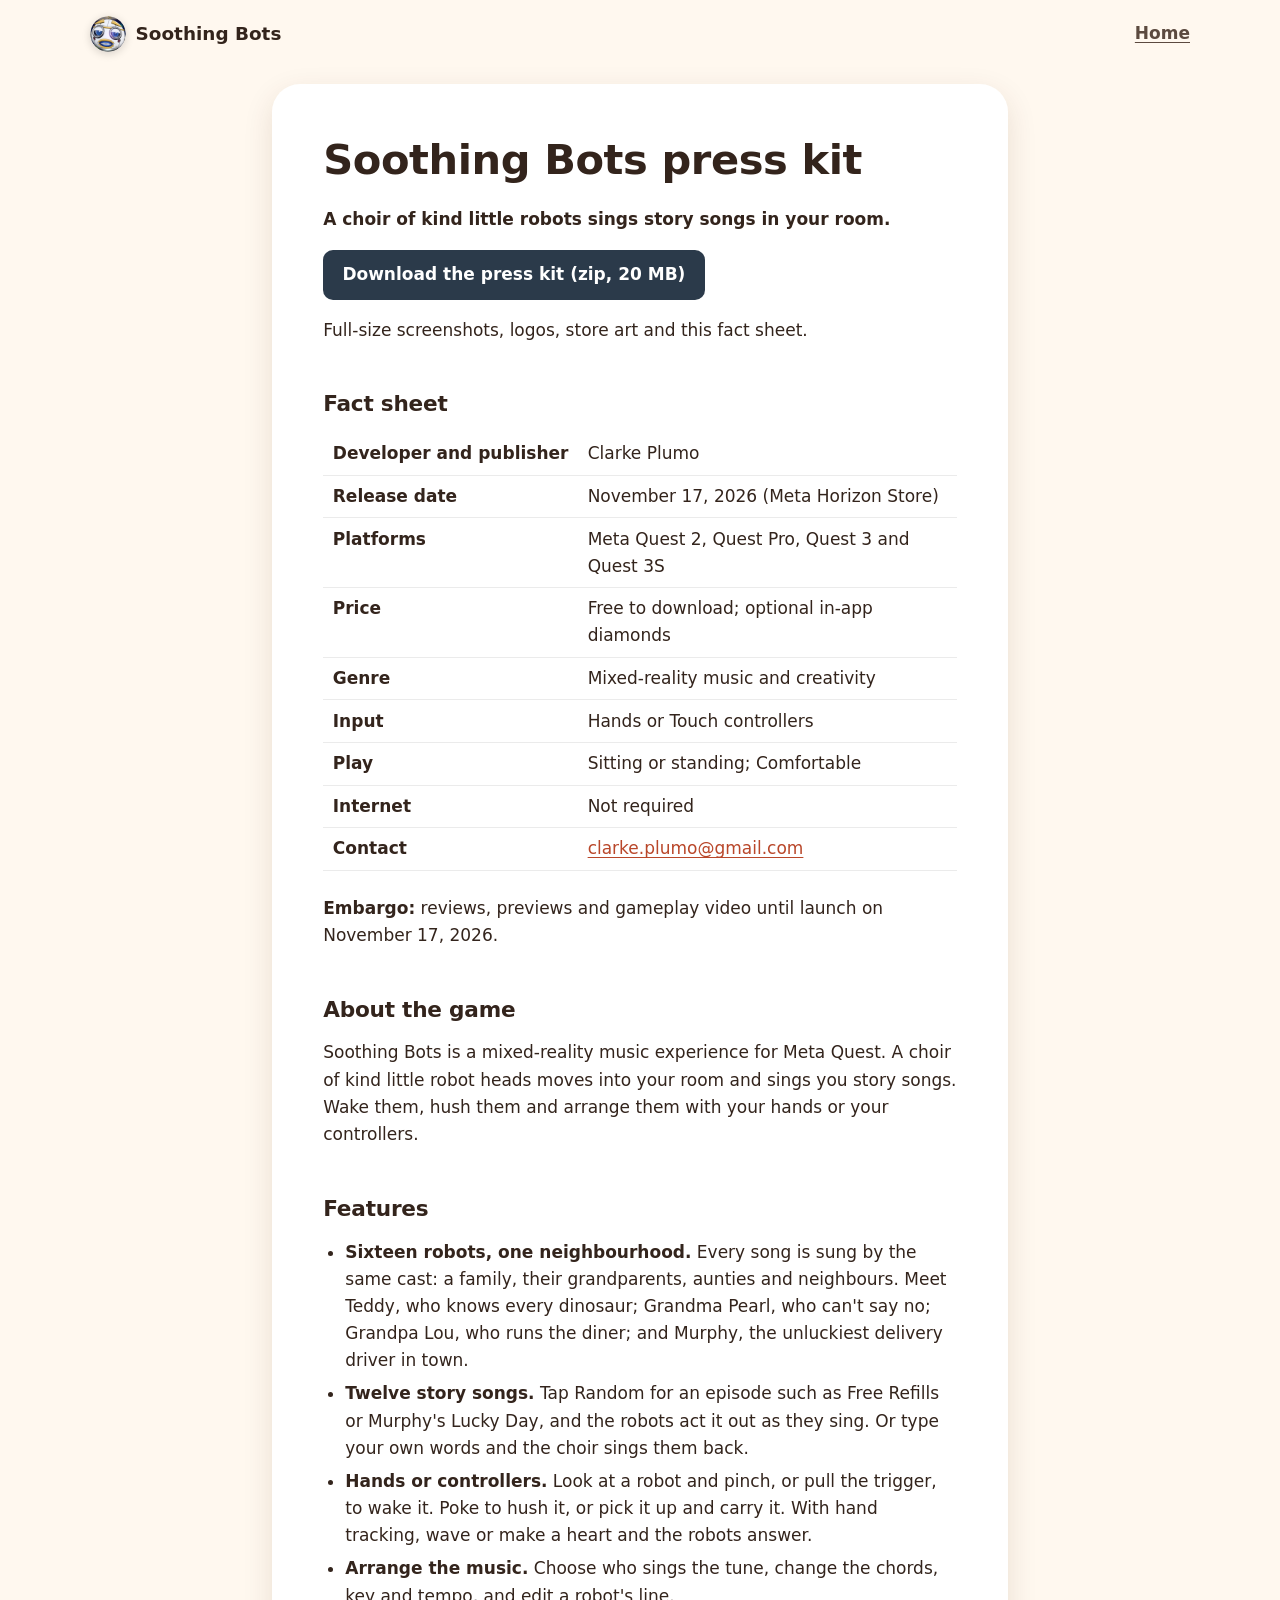
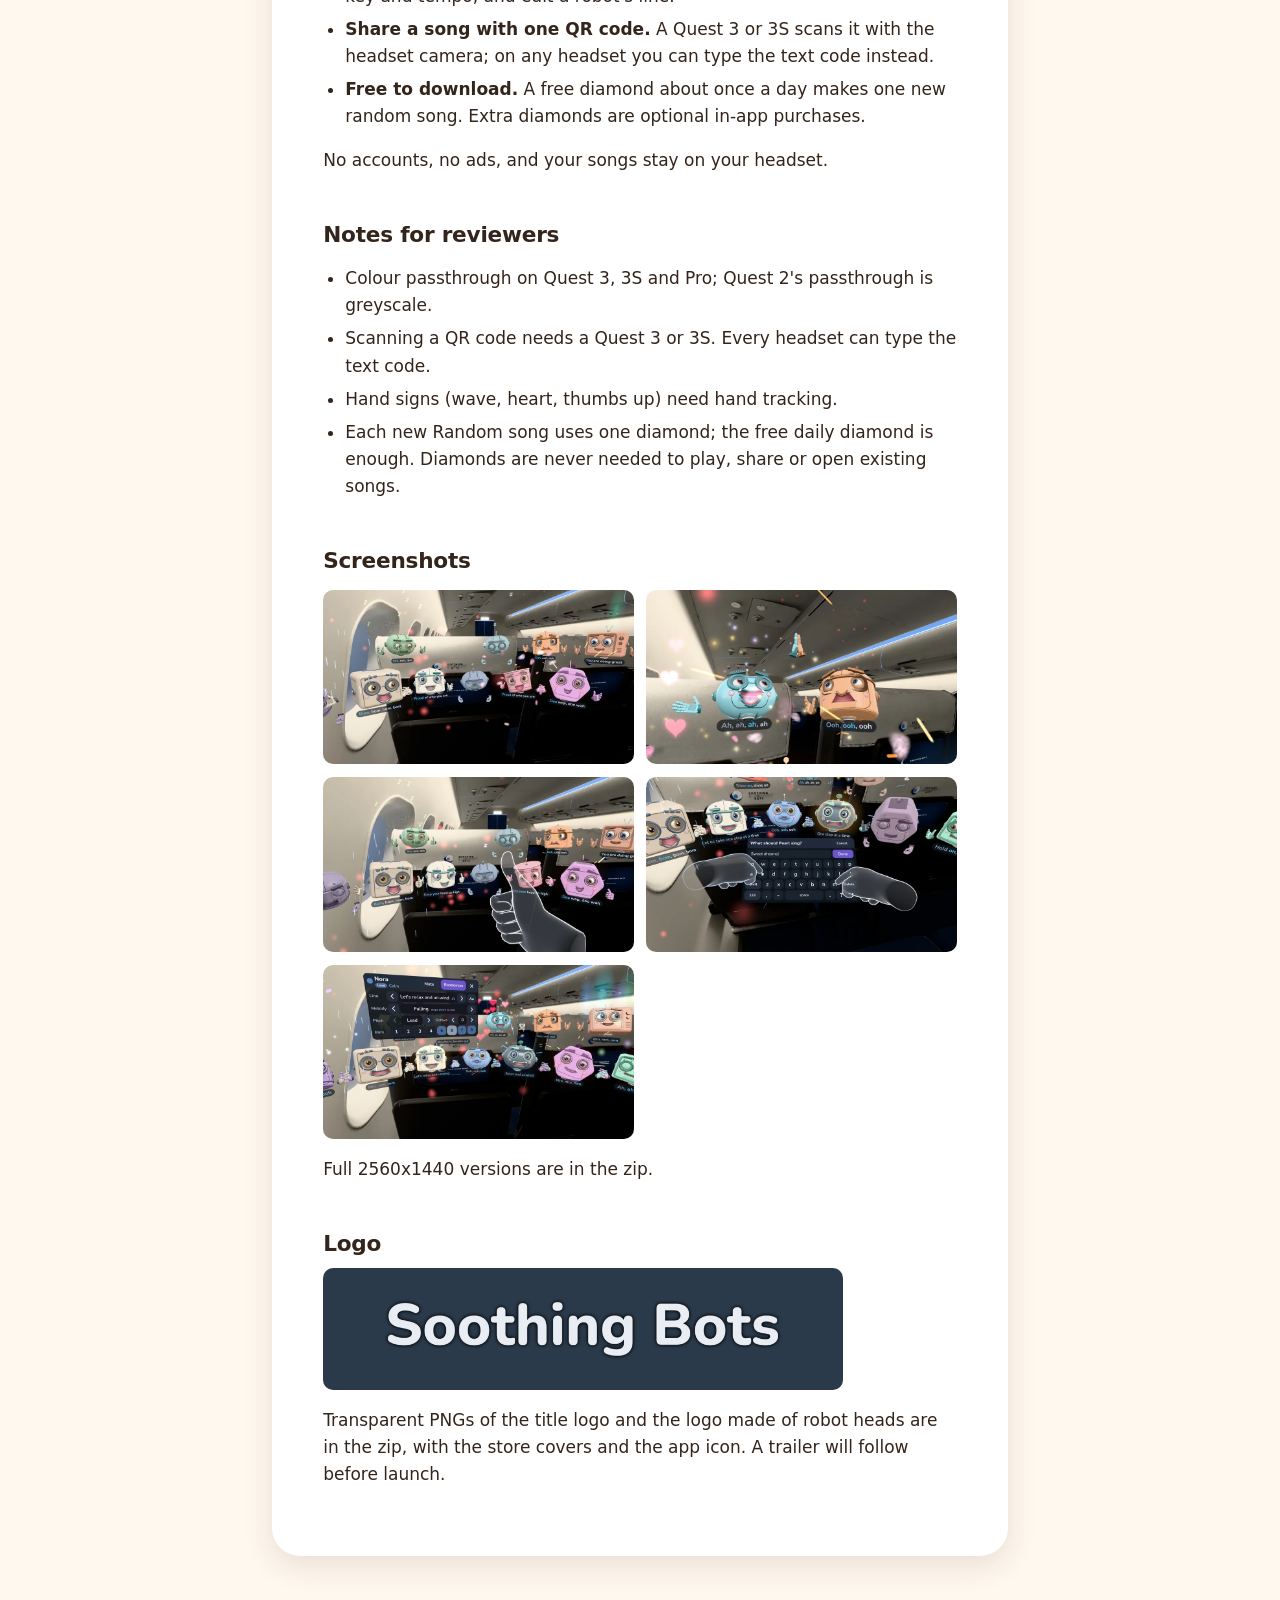
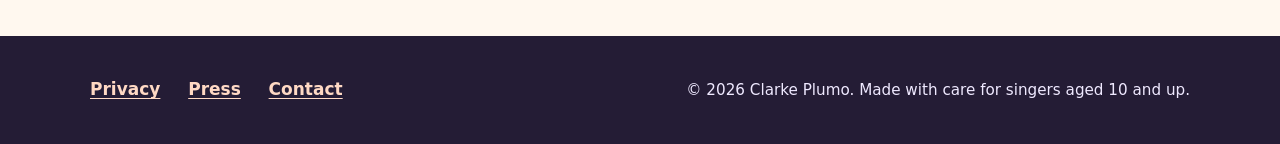
==== press.html @ c1e6a5c4 "Press kit page: fact sheet, embargo, reviewer notes, screenshots and logo; zip on the press-kit rele" ====
<!DOCTYPE html>
<html lang="en">
<head>
  <meta charset="utf-8">
  <meta name="viewport" content="width=device-width, initial-scale=1">
  <title>Soothing Bots Press Kit</title>
  <meta name="description" content="Press kit for Soothing Bots, a mixed-reality music game for Meta Quest: fact sheet, screenshots, logos and store art.">
  <meta name="theme-color" content="#fff8ef">
  <link rel="canonical" href="https://clrke.github.io/soothingbots/press.html">
  <link rel="icon" href="favicon.ico" sizes="any">
  <link rel="icon" type="image/png" sizes="32x32" href="favicon-32.png">
  <link rel="apple-touch-icon" href="apple-touch-icon.png">
  <meta property="og:type" content="article">
  <meta property="og:site_name" content="Soothing Bots">
  <meta property="og:title" content="Soothing Bots Press Kit">
  <meta property="og:url" content="https://clrke.github.io/soothingbots/press.html">
  <meta property="og:image" content="https://clrke.github.io/soothingbots/img/og.jpg">
  <link rel="stylesheet" href="style.css">
  <style>
    .facts { border-collapse: collapse; width: 100%; margin: 1rem 0 1.5rem; }
    .facts th, .facts td { text-align: left; vertical-align: top; padding: .45rem .6rem; border-bottom: 1px solid rgba(0,0,0,.08); }
    .facts th { white-space: nowrap; width: 12rem; }
    .shots { display: grid; grid-template-columns: repeat(auto-fill, minmax(260px, 1fr)); gap: .8rem; margin: 1rem 0; }
    .shots img, .press-logo { width: 100%; height: auto; border-radius: 10px; display: block; }
    .press-logo { max-width: 520px; background: #2b3a4a; padding: 1rem; box-sizing: border-box; }
    .download { display: inline-block; padding: .7rem 1.2rem; border-radius: 10px; background: #2b3a4a; color: #fff; text-decoration: none; font-weight: 700; }
  </style>
</head>
<body>
  <a class="skip" href="#main">Skip to content</a>
  <header class="topbar">
    <div class="wrap">
      <a class="brand" href="./"><img src="icon-192.png" alt="" width="36" height="36">Soothing Bots</a>
      <nav aria-label="Site">
        <a href="./">Home</a>
      </nav>
    </div>
  </header>
  <main id="main" class="doc">
    <div class="wrap">
      <article>
        <h1>Soothing Bots press kit</h1>
        <p><strong>A choir of kind little robots sings story songs in your room.</strong></p>
        <p><a class="download" href="https://github.com/clrke/soothingbots/releases/download/press-kit/SoothingBots-PressKit.zip">Download the press kit (zip, 20 MB)</a></p>
        <p>Full-size screenshots, logos, store art and this fact sheet.</p>

        <h2>Fact sheet</h2>
        <table class="facts">
          <tr><th scope="row">Developer and publisher</th><td>Clarke Plumo</td></tr>
          <tr><th scope="row">Release date</th><td>November 17, 2026 (Meta Horizon Store)</td></tr>
          <tr><th scope="row">Platforms</th><td>Meta Quest 2, Quest Pro, Quest 3 and Quest 3S</td></tr>
          <tr><th scope="row">Price</th><td>Free to download; optional in-app diamonds</td></tr>
          <tr><th scope="row">Genre</th><td>Mixed-reality music and creativity</td></tr>
          <tr><th scope="row">Input</th><td>Hands or Touch controllers</td></tr>
          <tr><th scope="row">Play</th><td>Sitting or standing; Comfortable</td></tr>
          <tr><th scope="row">Internet</th><td>Not required</td></tr>
          <tr><th scope="row">Contact</th><td><a href="mailto:clarke.plumo@gmail.com">clarke.plumo@gmail.com</a></td></tr>
        </table>
        <p><strong>Embargo:</strong> reviews, previews and gameplay video until launch on November 17, 2026.</p>

        <h2>About the game</h2>
        <p>Soothing Bots is a mixed-reality music experience for Meta Quest. A choir of kind little robot heads moves into your room and sings you story songs. Wake them, hush them and arrange them with your hands or your controllers.</p>

        <h2>Features</h2>
        <ul>
          <li><strong>Sixteen robots, one neighbourhood.</strong> Every song is sung by the same cast: a family, their grandparents, aunties and neighbours. Meet Teddy, who knows every dinosaur; Grandma Pearl, who can't say no; Grandpa Lou, who runs the diner; and Murphy, the unluckiest delivery driver in town.</li>
          <li><strong>Twelve story songs.</strong> Tap Random for an episode such as Free Refills or Murphy's Lucky Day, and the robots act it out as they sing. Or type your own words and the choir sings them back.</li>
          <li><strong>Hands or controllers.</strong> Look at a robot and pinch, or pull the trigger, to wake it. Poke to hush it, or pick it up and carry it. With hand tracking, wave or make a heart and the robots answer.</li>
          <li><strong>Arrange the music.</strong> Choose who sings the tune, change the chords, key and tempo, and edit a robot's line.</li>
          <li><strong>Share a song with one QR code.</strong> A Quest 3 or 3S scans it with the headset camera; on any headset you can type the text code instead.</li>
          <li><strong>Free to download.</strong> A free diamond about once a day makes one new random song. Extra diamonds are optional in-app purchases.</li>
        </ul>
        <p>No accounts, no ads, and your songs stay on your headset.</p>

        <h2>Notes for reviewers</h2>
        <ul>
          <li>Colour passthrough on Quest 3, 3S and Pro; Quest 2's passthrough is greyscale.</li>
          <li>Scanning a QR code needs a Quest 3 or 3S. Every headset can type the text code.</li>
          <li>Hand signs (wave, heart, thumbs up) need hand tracking.</li>
          <li>Each new Random song uses one diamond; the free daily diamond is enough. Diamonds are never needed to play, share or open existing songs.</li>
        </ul>

        <h2>Screenshots</h2>
        <div class="shots">
          <img src="img/press/screenshot_1_choir.webp" width="960" height="540" loading="lazy" alt="The robot choir sings with lyric captions, floating in an airplane cabin.">
          <img src="img/press/screenshot_2_singing_closeup.webp" width="960" height="540" loading="lazy" alt="Two robots sing up close, with hearts and sparkles around them.">
          <img src="img/press/screenshot_3_thumbs_up.webp" width="960" height="540" loading="lazy" alt="The player's hand gives the choir a thumbs up.">
          <img src="img/press/screenshot_4_type_a_line.webp" width="960" height="540" loading="lazy" alt="Typing a new line for Pearl to sing on the in-app keyboard.">
          <img src="img/press/screenshot_5_bot_panel.webp" width="960" height="540" loading="lazy" alt="Nora's panel: her line, melody, pitch and bars.">
        </div>
        <p>Full 2560x1440 versions are in the zip.</p>

        <h2>Logo</h2>
        <img class="press-logo" src="img/press/logo.webp" width="900" height="166" loading="lazy" alt="Soothing Bots title logo.">
        <p>Transparent PNGs of the title logo and the logo made of robot heads are in the zip, with the store covers and the app icon. A trailer will follow before launch.</p>
      </article>
    </div>
  </main>

  <footer class="footer">
    <div class="wrap">
      <nav aria-label="Footer">
        <a href="privacy.html">Privacy</a>
        <a href="press.html">Press</a>
        <a href="mailto:clarke.plumo@gmail.com">Contact</a>
      </nav>
      <p>&copy; 2026 Clarke Plumo. Made with care for singers aged 10 and up.</p>
    </div>
  </footer>
</body>
</html>
---- style.css ----
/* Soothing Bots: one small stylesheet, system fonts, no external requests. */
:root {
  --cream: #fff8ef;
  --paper: #ffffff;
  --peach: #ffe6d1;
  --lilac: #ece6ff;
  --mint: #def5ea;
  --sky: #dff0ff;
  --ink: #33241c;
  --ink-soft: #5c4a3f;
  --accent: #b9472a;
  --accent-dark: #8f3520;
  --night: #241c35;
  --radius: 22px;
  --shadow: 0 10px 30px rgba(80, 45, 20, 0.12);
  --font: ui-rounded, "SF Pro Rounded", "Nunito", "Segoe UI Variable Display", "Segoe UI", system-ui,
    -apple-system, Roboto, "Helvetica Neue", Arial, sans-serif;
}

*, *::before, *::after { box-sizing: border-box; }

html { -webkit-text-size-adjust: 100%; }

body {
  margin: 0;
  font-family: var(--font);
  font-size: 1.0625rem;
  line-height: 1.6;
  color: var(--ink);
  background: var(--cream);
}

img { max-width: 100%; height: auto; display: block; }

a { color: var(--accent); text-underline-offset: 0.18em; }
a:hover { color: var(--accent-dark); }
a:focus-visible, .badge:focus-visible {
  outline: 3px solid var(--accent);
  outline-offset: 3px;
  border-radius: 8px;
}

h1, h2, h3 { line-height: 1.2; margin: 0 0 0.5em; letter-spacing: -0.01em; }

.skip {
  position: absolute; left: -999px; top: 0;
  background: var(--paper); padding: 0.6em 1em; border-radius: 0 0 12px 0; z-index: 10;
}
.skip:focus { left: 0; }

.wrap { width: min(1100px, 100% - 2.5rem); margin-inline: auto; }

/* Top bar */
.topbar { padding: 1rem 0; }
.topbar .wrap { display: flex; align-items: center; justify-content: space-between; gap: 1rem; }
.brand {
  display: inline-flex; align-items: center; gap: 0.6rem;
  font-weight: 800; font-size: 1.15rem; color: var(--ink); text-decoration: none; white-space: nowrap;
}
.brand img { width: 36px; height: 36px; border-radius: 50%; box-shadow: 0 2px 8px rgba(0,0,0,.15); }
.topbar nav a { font-weight: 600; margin-left: 1.1rem; color: var(--ink-soft); white-space: nowrap; }
.topbar nav { display: flex; }
@media (max-width: 420px) { .topbar nav a[href="#how"] { display: none; } }

/* Hero */
.hero { padding: 2rem 0 3.5rem; }
.hero .wrap { display: grid; gap: 2.5rem; align-items: center; grid-template-columns: 1fr; }
@media (min-width: 900px) { .hero .wrap { grid-template-columns: 5fr 6fr; } }
.hero h1 { font-size: clamp(2.6rem, 6vw, 4rem); font-weight: 900; margin-bottom: 0.25em; }
.hero .pitch { font-size: clamp(1.15rem, 2.2vw, 1.35rem); color: var(--ink-soft); margin: 0 0 1.6rem; max-width: 32ch; }
.hero-art {
  margin: 0; border-radius: var(--radius); overflow: hidden; box-shadow: var(--shadow);
  transform: rotate(1.2deg); background: var(--night);
}
.hero-art img { width: 100%; aspect-ratio: 16 / 9; object-fit: cover; }
.devices { font-size: 0.95rem; color: var(--ink-soft); margin-top: 1rem; }

.badge {
  display: inline-flex; align-items: center; gap: 0.75rem;
  background: var(--night); color: #fff; text-decoration: none;
  padding: 0.75rem 1.3rem 0.75rem 1rem; border-radius: 16px; box-shadow: var(--shadow);
}
.badge svg { flex: none; }
.badge small { display: block; font-size: 0.78rem; opacity: 0.85; letter-spacing: 0.02em; }
.badge strong { display: block; font-size: 1.15rem; }

/* Features */
.features { padding: 1rem 0 3rem; }
.section-title { font-size: clamp(1.8rem, 4vw, 2.4rem); font-weight: 850; text-align: center; margin-bottom: 0.3em; }
.section-lead { text-align: center; color: var(--ink-soft); max-width: 46ch; margin: 0 auto 2.5rem; }
.feature {
  display: grid; gap: 1.5rem 2.5rem; align-items: center; grid-template-columns: 1fr;
  background: var(--paper); border-radius: calc(var(--radius) + 6px); padding: 1.25rem;
  margin-bottom: 1.75rem; box-shadow: 0 4px 18px rgba(80, 45, 20, 0.06);
}
@media (min-width: 800px) {
  .feature { grid-template-columns: 1fr 1fr; padding: 1.75rem; }
  .feature:nth-of-type(even) .feature-art { order: 2; }
}
.feature:nth-of-type(4n+1) { background: var(--peach); }
.feature:nth-of-type(4n+2) { background: var(--lilac); }
.feature:nth-of-type(4n+3) { background: var(--mint); }
.feature:nth-of-type(4n+4) { background: var(--sky); }
.feature-art { margin: 0; border-radius: var(--radius); overflow: hidden; background: var(--night); }
.feature-art img { width: 100%; aspect-ratio: 4 / 3; object-fit: cover; }
.feature h3 { font-size: 1.6rem; font-weight: 850; }
.feature p { margin: 0 0 0.8em; color: var(--ink); }

/* How it plays */
.how { padding: 3rem 0 3.5rem; }
.steps {
  list-style: none; padding: 0; margin: 0; counter-reset: step;
  display: grid; gap: 1.25rem; grid-template-columns: repeat(auto-fit, minmax(210px, 1fr));
}
.steps li {
  counter-increment: step; background: var(--paper); border-radius: var(--radius);
  padding: 1.4rem 1.3rem 1.3rem; box-shadow: 0 4px 18px rgba(80, 45, 20, 0.06);
}
.steps li::before {
  content: counter(step);
  display: grid; place-items: center; width: 2.4rem; height: 2.4rem; margin-bottom: 0.7rem;
  border-radius: 50%; background: var(--accent); color: #fff; font-weight: 800;
}
.steps h3 { font-size: 1.2rem; margin-bottom: 0.3em; }
.steps p { margin: 0; color: var(--ink-soft); }

.note {
  text-align: center; max-width: 52ch; margin: 2.5rem auto 0; color: var(--ink-soft); font-size: 0.98rem;
}

/* Footer */
.footer { background: var(--night); color: #efe9ff; padding: 2.5rem 0; margin-top: 2rem; }
.footer .wrap { display: flex; flex-wrap: wrap; gap: 1rem 2rem; justify-content: space-between; align-items: center; }
.footer a { color: #ffd9c4; }
.footer a:hover { color: #fff; }
.footer nav a { margin-right: 1.4rem; font-weight: 600; }
.footer p { margin: 0; font-size: 0.95rem; }

/* Privacy page */
.doc { padding: 1rem 0 3rem; }
.doc article {
  background: var(--paper); border-radius: calc(var(--radius) + 6px); box-shadow: var(--shadow);
  padding: clamp(1.4rem, 5vw, 3.2rem); max-width: 46rem; margin: 0 auto;
  overflow-wrap: break-word;
}
.doc h1 { font-size: clamp(1.9rem, 5vw, 2.6rem); font-weight: 900; }
.doc h2 { font-size: 1.35rem; margin-top: 2em; padding-top: 0.2em; }
.doc .updated {
  display: inline-block; background: var(--peach); color: var(--ink); font-weight: 700;
  font-size: 0.92rem; padding: 0.3em 0.85em; border-radius: 999px; margin: 0 0 1rem;
}
.doc ul { padding-left: 1.3em; }
.doc li { margin: 0.35em 0; }

@media (prefers-reduced-motion: reduce) {
  * { scroll-behavior: auto !important; }
  .hero-art { transform: none; }
}

@media print {
  .topbar nav, .footer, .skip { display: none; }
  body { background: #fff; }
  .doc article { box-shadow: none; padding: 0; }
}
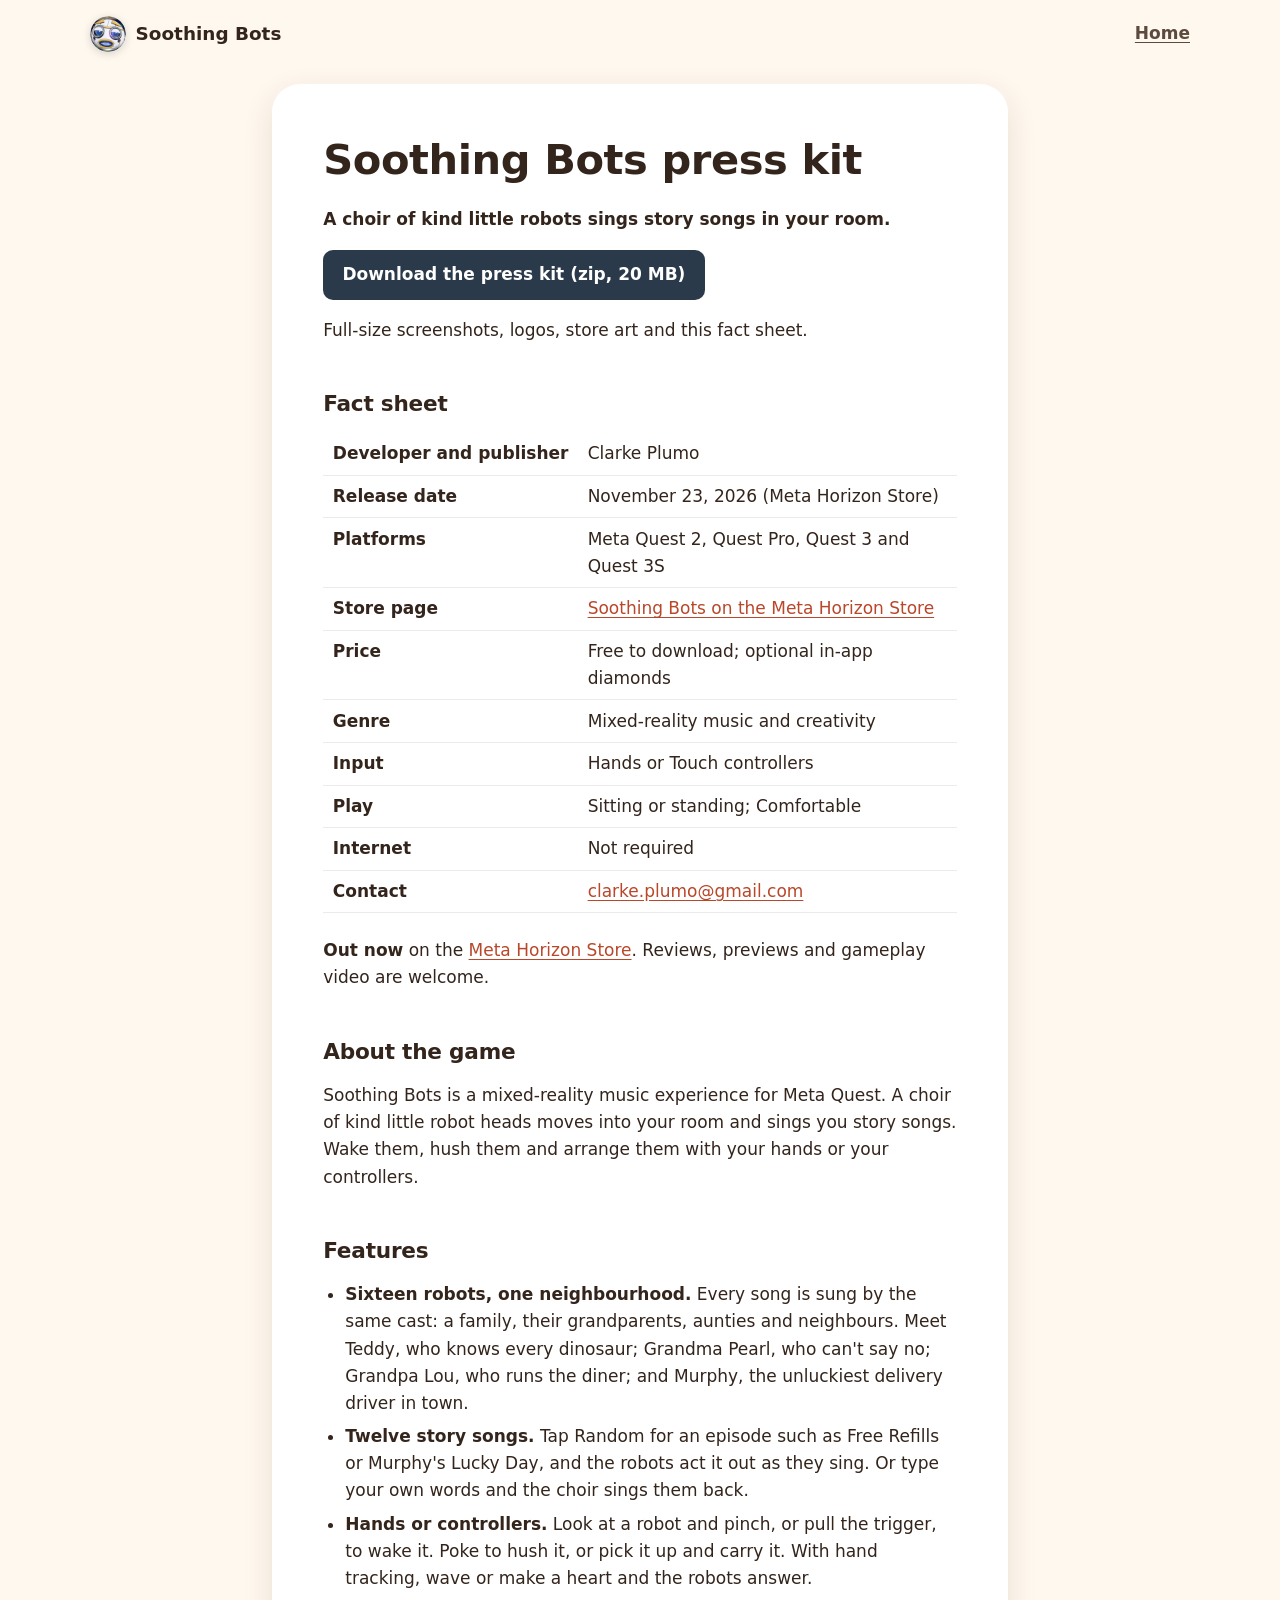
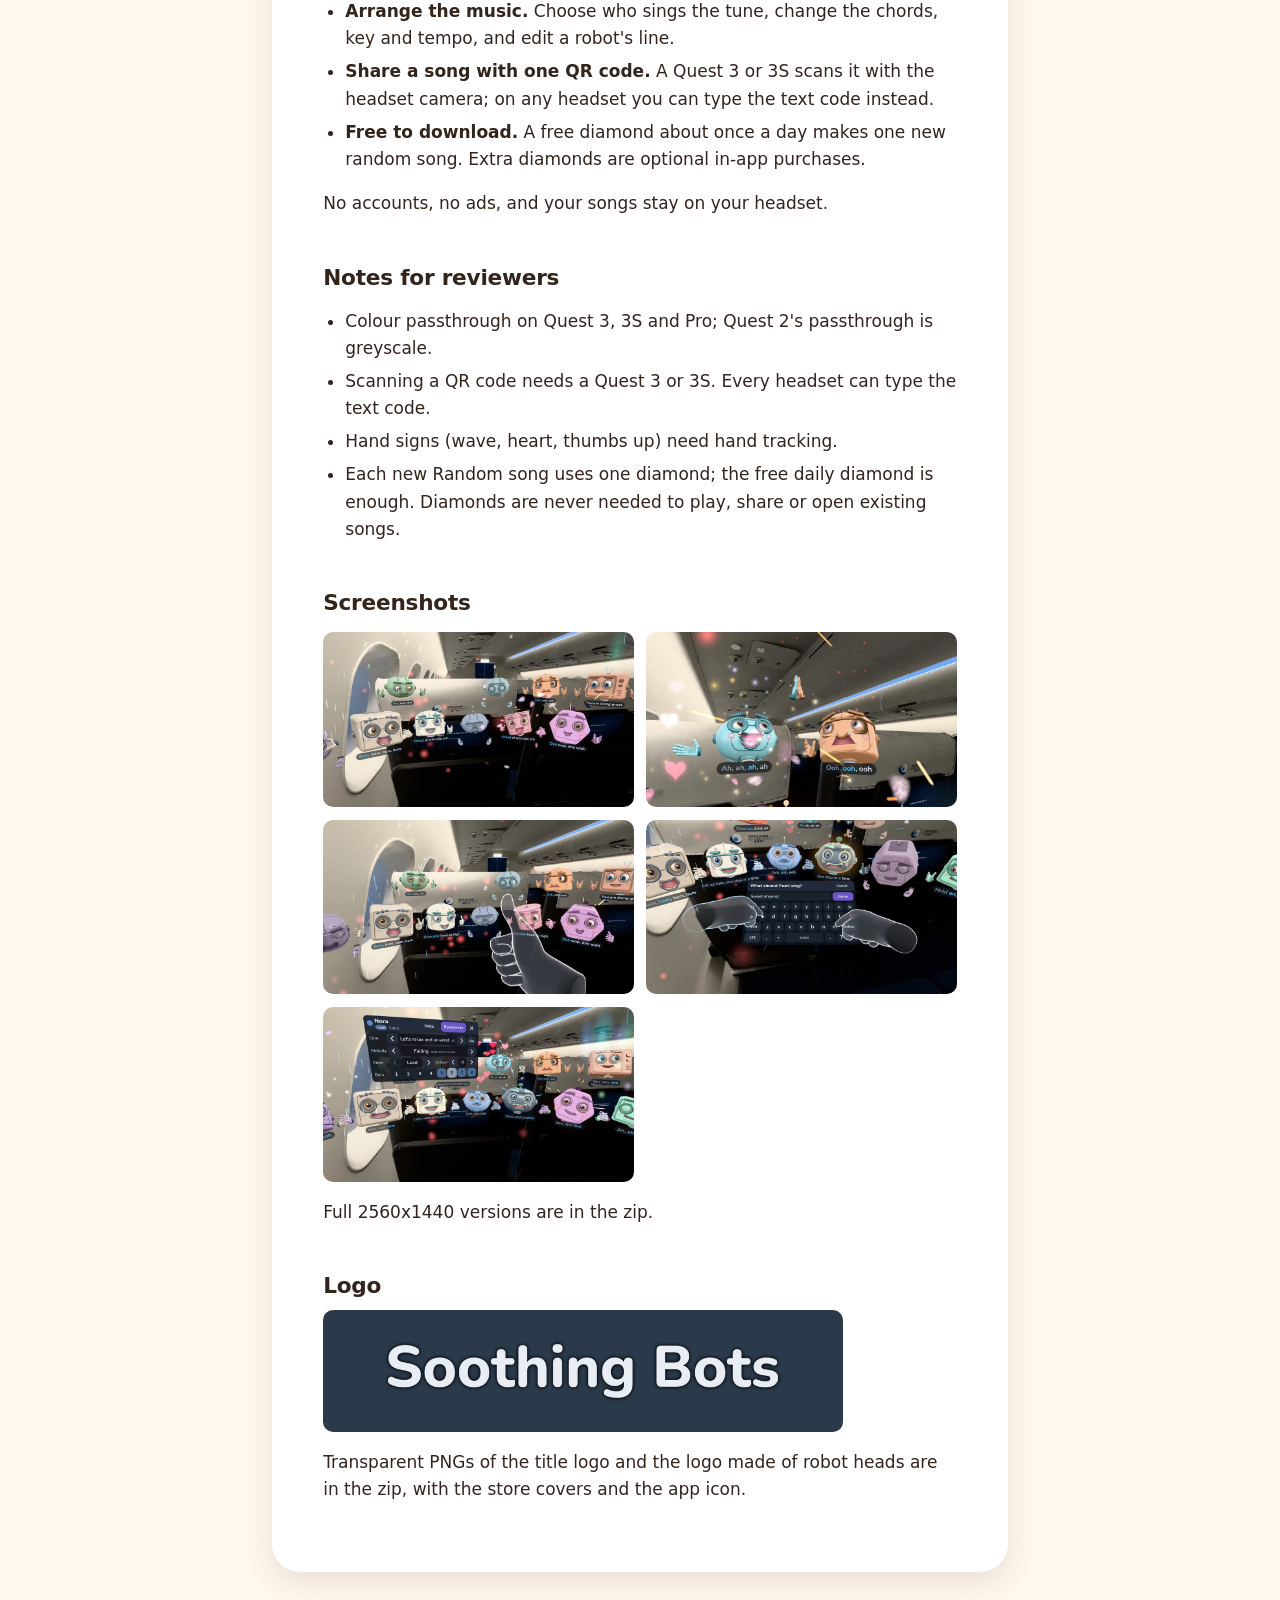
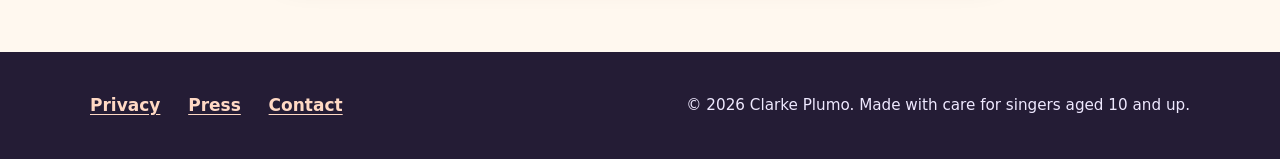
==== commit 3919adfa: "Launch: Out now on Meta Quest, linked to the store page; press facts: release date Nov 23, store lin" ====
--- a/press.html
+++ b/press.html
@@ -47,8 +47,9 @@
         <h2>Fact sheet</h2>
         <table class="facts">
           <tr><th scope="row">Developer and publisher</th><td>Clarke Plumo</td></tr>
-          <tr><th scope="row">Release date</th><td>November 17, 2026 (Meta Horizon Store)</td></tr>
+          <tr><th scope="row">Release date</th><td>November 23, 2026 (Meta Horizon Store)</td></tr>
           <tr><th scope="row">Platforms</th><td>Meta Quest 2, Quest Pro, Quest 3 and Quest 3S</td></tr>
+          <tr><th scope="row">Store page</th><td><a href="https://www.meta.com/experiences/1091303100363781/">Soothing Bots on the Meta Horizon Store</a></td></tr>
           <tr><th scope="row">Price</th><td>Free to download; optional in-app diamonds</td></tr>
           <tr><th scope="row">Genre</th><td>Mixed-reality music and creativity</td></tr>
           <tr><th scope="row">Input</th><td>Hands or Touch controllers</td></tr>
@@ -56,7 +57,7 @@
           <tr><th scope="row">Internet</th><td>Not required</td></tr>
           <tr><th scope="row">Contact</th><td><a href="mailto:clarke.plumo@gmail.com">clarke.plumo@gmail.com</a></td></tr>
         </table>
-        <p><strong>Embargo:</strong> reviews, previews and gameplay video until launch on November 17, 2026.</p>
+        <p><strong>Out now</strong> on the <a href="https://www.meta.com/experiences/1091303100363781/">Meta Horizon Store</a>. Reviews, previews and gameplay video are welcome.</p>
 
         <h2>About the game</h2>
         <p>Soothing Bots is a mixed-reality music experience for Meta Quest. A choir of kind little robot heads moves into your room and sings you story songs. Wake them, hush them and arrange them with your hands or your controllers.</p>
@@ -92,7 +93,7 @@
 
         <h2>Logo</h2>
         <img class="press-logo" src="img/press/logo.webp" width="900" height="166" loading="lazy" alt="Soothing Bots title logo.">
-        <p>Transparent PNGs of the title logo and the logo made of robot heads are in the zip, with the store covers and the app icon. A trailer will follow before launch.</p>
+        <p>Transparent PNGs of the title logo and the logo made of robot heads are in the zip, with the store covers and the app icon.</p>
       </article>
     </div>
   </main>
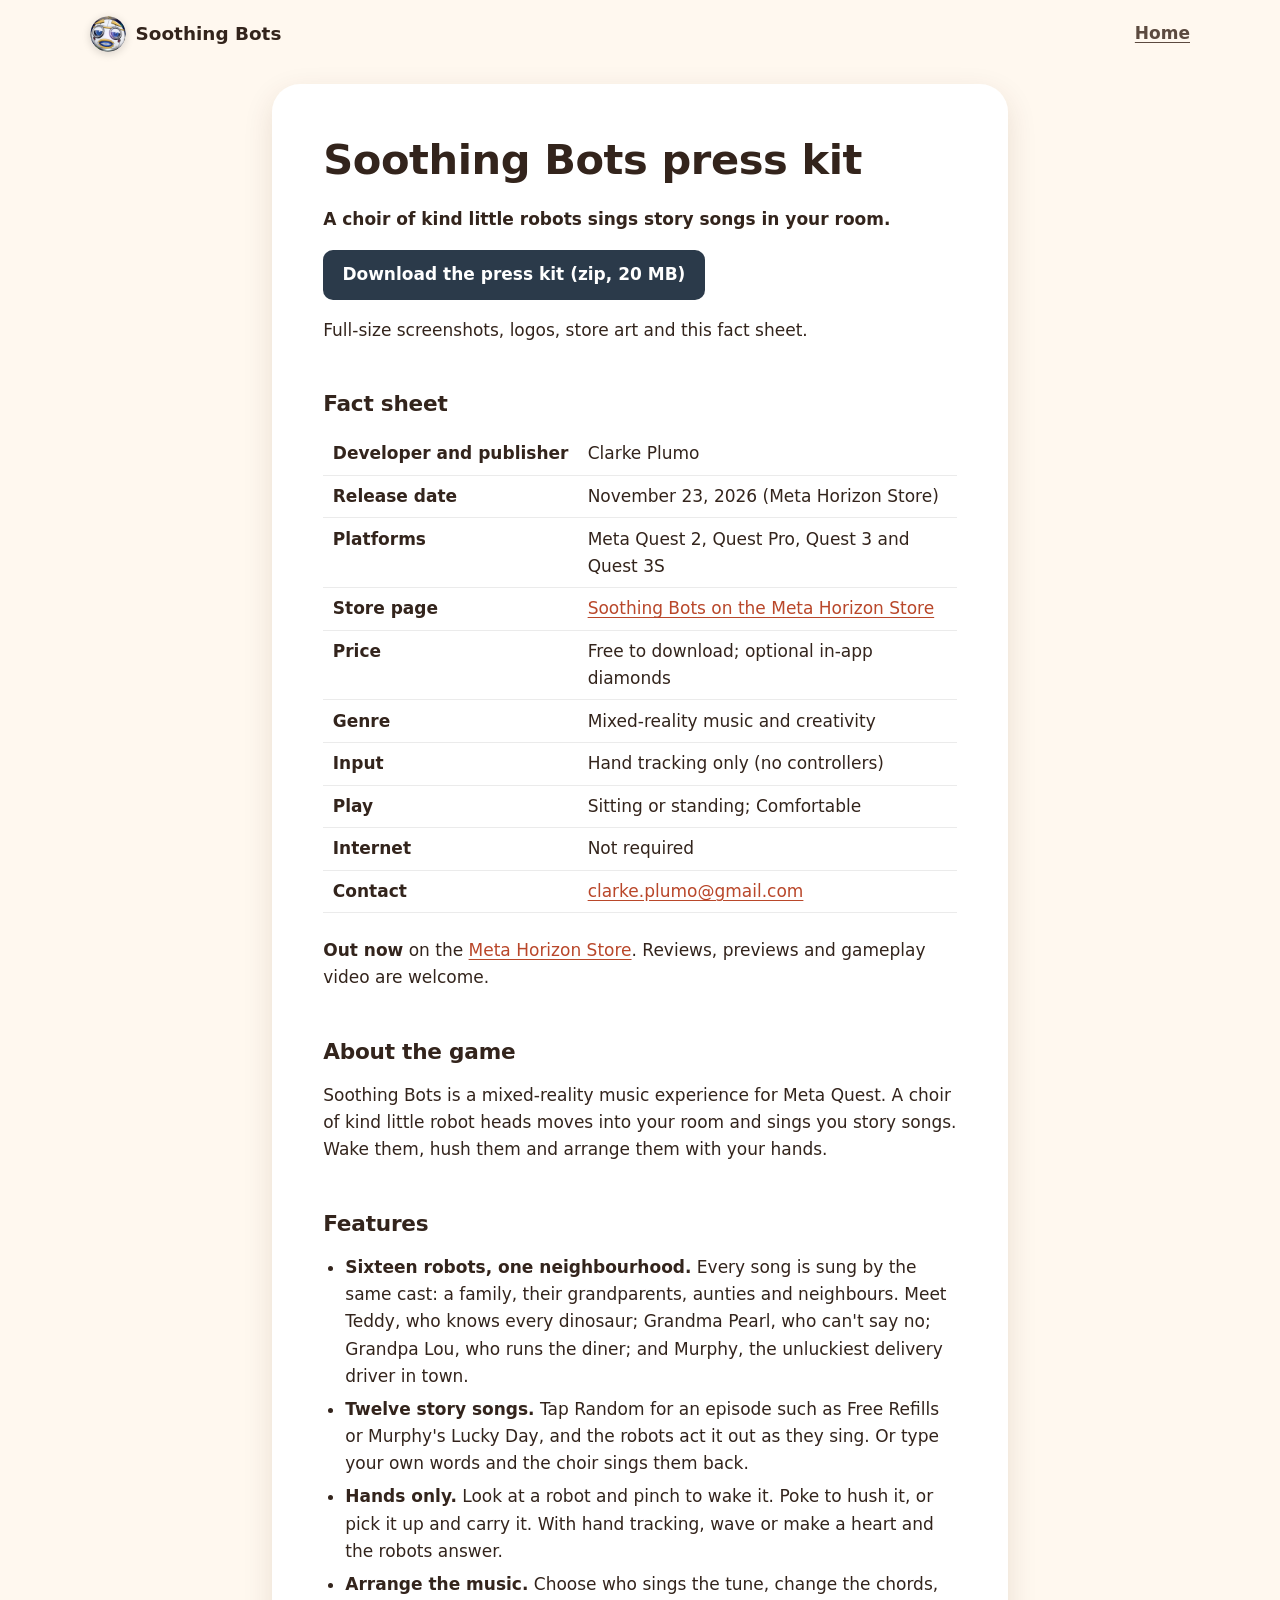
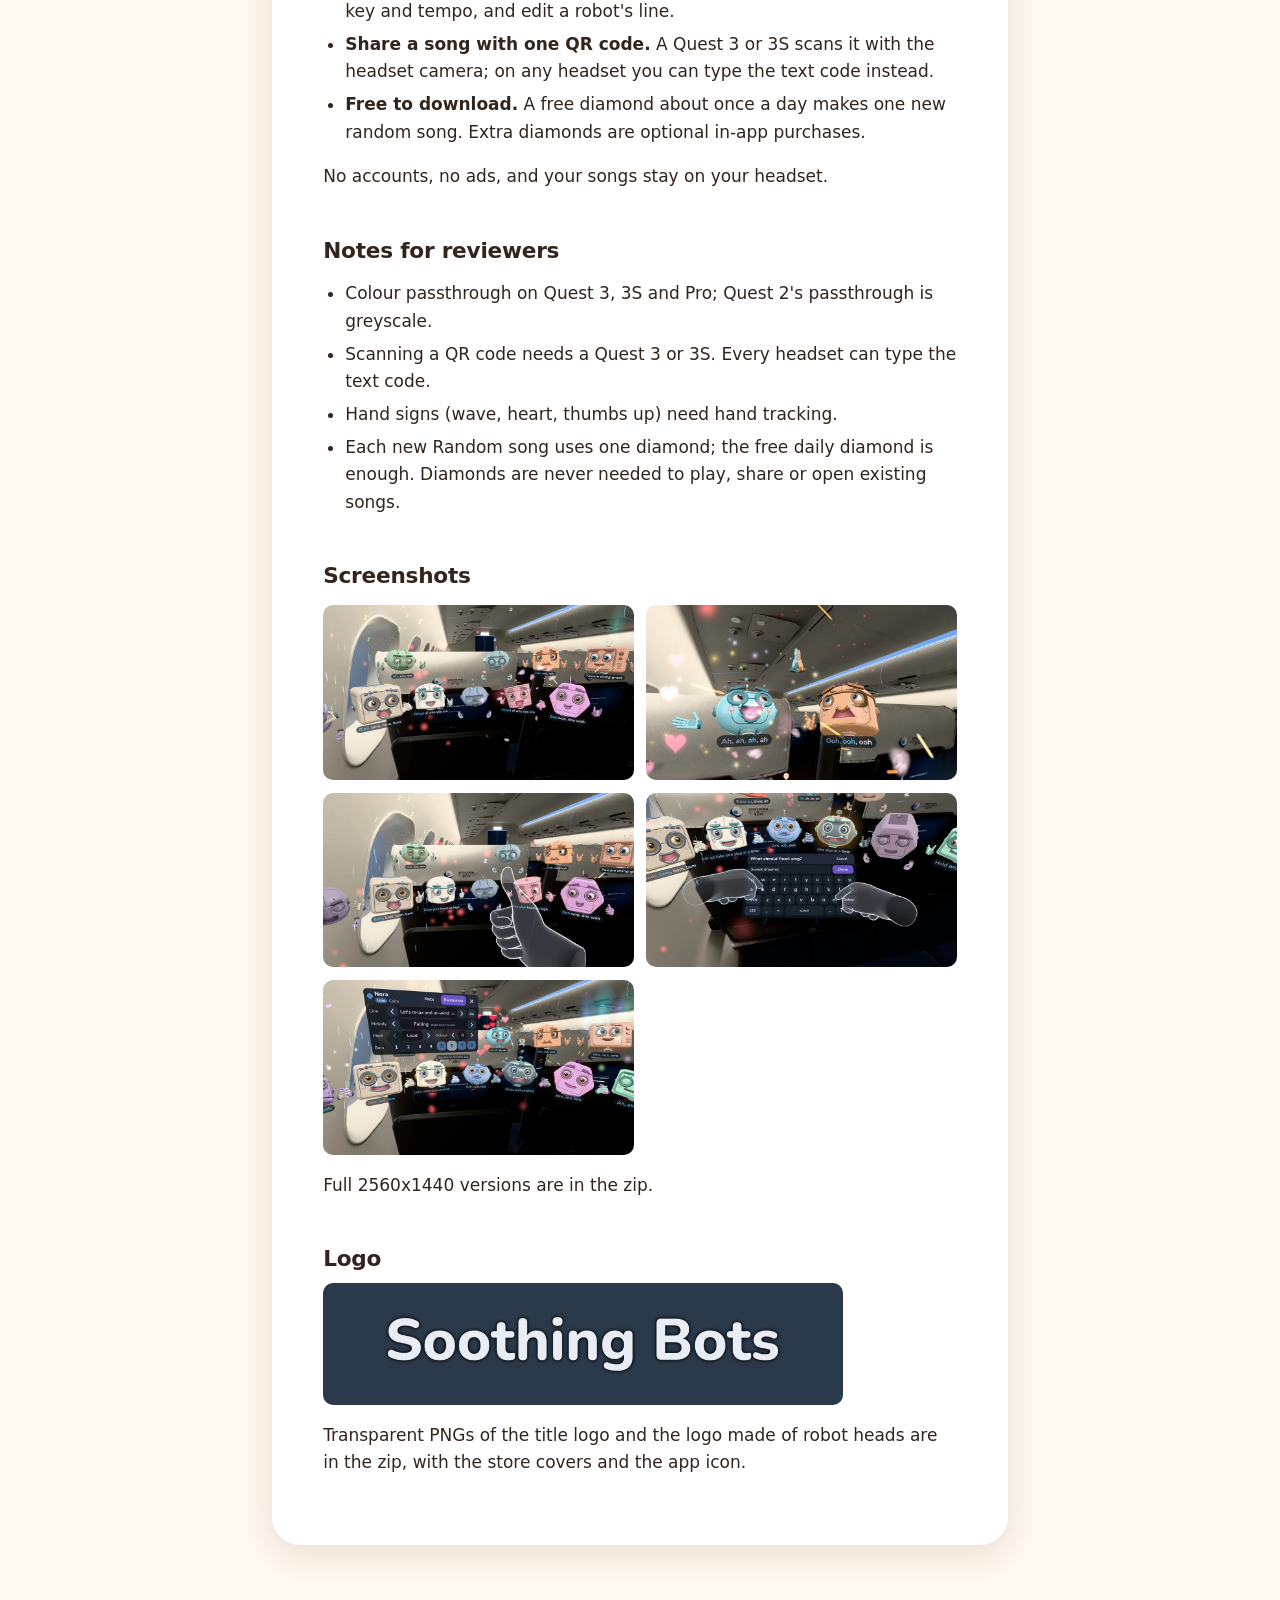
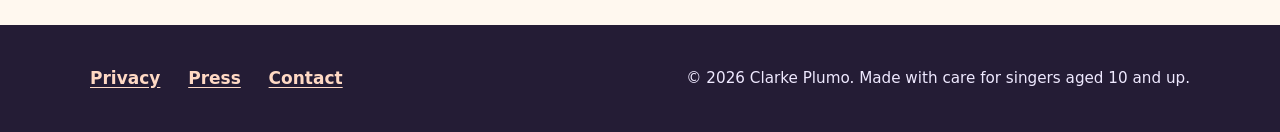
==== commit cba33000: "Hands only, as the live app (0.3.44 requires hand tracking; no controller support since 11-07)" ====
--- a/press.html
+++ b/press.html
@@ -52,7 +52,7 @@
           <tr><th scope="row">Store page</th><td><a href="https://www.meta.com/experiences/1091303100363781/">Soothing Bots on the Meta Horizon Store</a></td></tr>
           <tr><th scope="row">Price</th><td>Free to download; optional in-app diamonds</td></tr>
           <tr><th scope="row">Genre</th><td>Mixed-reality music and creativity</td></tr>
-          <tr><th scope="row">Input</th><td>Hands or Touch controllers</td></tr>
+          <tr><th scope="row">Input</th><td>Hand tracking only (no controllers)</td></tr>
           <tr><th scope="row">Play</th><td>Sitting or standing; Comfortable</td></tr>
           <tr><th scope="row">Internet</th><td>Not required</td></tr>
           <tr><th scope="row">Contact</th><td><a href="mailto:clarke.plumo@gmail.com">clarke.plumo@gmail.com</a></td></tr>
@@ -60,13 +60,13 @@
         <p><strong>Out now</strong> on the <a href="https://www.meta.com/experiences/1091303100363781/">Meta Horizon Store</a>. Reviews, previews and gameplay video are welcome.</p>
 
         <h2>About the game</h2>
-        <p>Soothing Bots is a mixed-reality music experience for Meta Quest. A choir of kind little robot heads moves into your room and sings you story songs. Wake them, hush them and arrange them with your hands or your controllers.</p>
+        <p>Soothing Bots is a mixed-reality music experience for Meta Quest. A choir of kind little robot heads moves into your room and sings you story songs. Wake them, hush them and arrange them with your hands.</p>
 
         <h2>Features</h2>
         <ul>
           <li><strong>Sixteen robots, one neighbourhood.</strong> Every song is sung by the same cast: a family, their grandparents, aunties and neighbours. Meet Teddy, who knows every dinosaur; Grandma Pearl, who can't say no; Grandpa Lou, who runs the diner; and Murphy, the unluckiest delivery driver in town.</li>
           <li><strong>Twelve story songs.</strong> Tap Random for an episode such as Free Refills or Murphy's Lucky Day, and the robots act it out as they sing. Or type your own words and the choir sings them back.</li>
-          <li><strong>Hands or controllers.</strong> Look at a robot and pinch, or pull the trigger, to wake it. Poke to hush it, or pick it up and carry it. With hand tracking, wave or make a heart and the robots answer.</li>
+          <li><strong>Hands only.</strong> Look at a robot and pinch to wake it. Poke to hush it, or pick it up and carry it. With hand tracking, wave or make a heart and the robots answer.</li>
           <li><strong>Arrange the music.</strong> Choose who sings the tune, change the chords, key and tempo, and edit a robot's line.</li>
           <li><strong>Share a song with one QR code.</strong> A Quest 3 or 3S scans it with the headset camera; on any headset you can type the text code instead.</li>
           <li><strong>Free to download.</strong> A free diamond about once a day makes one new random song. Extra diamonds are optional in-app purchases.</li>
